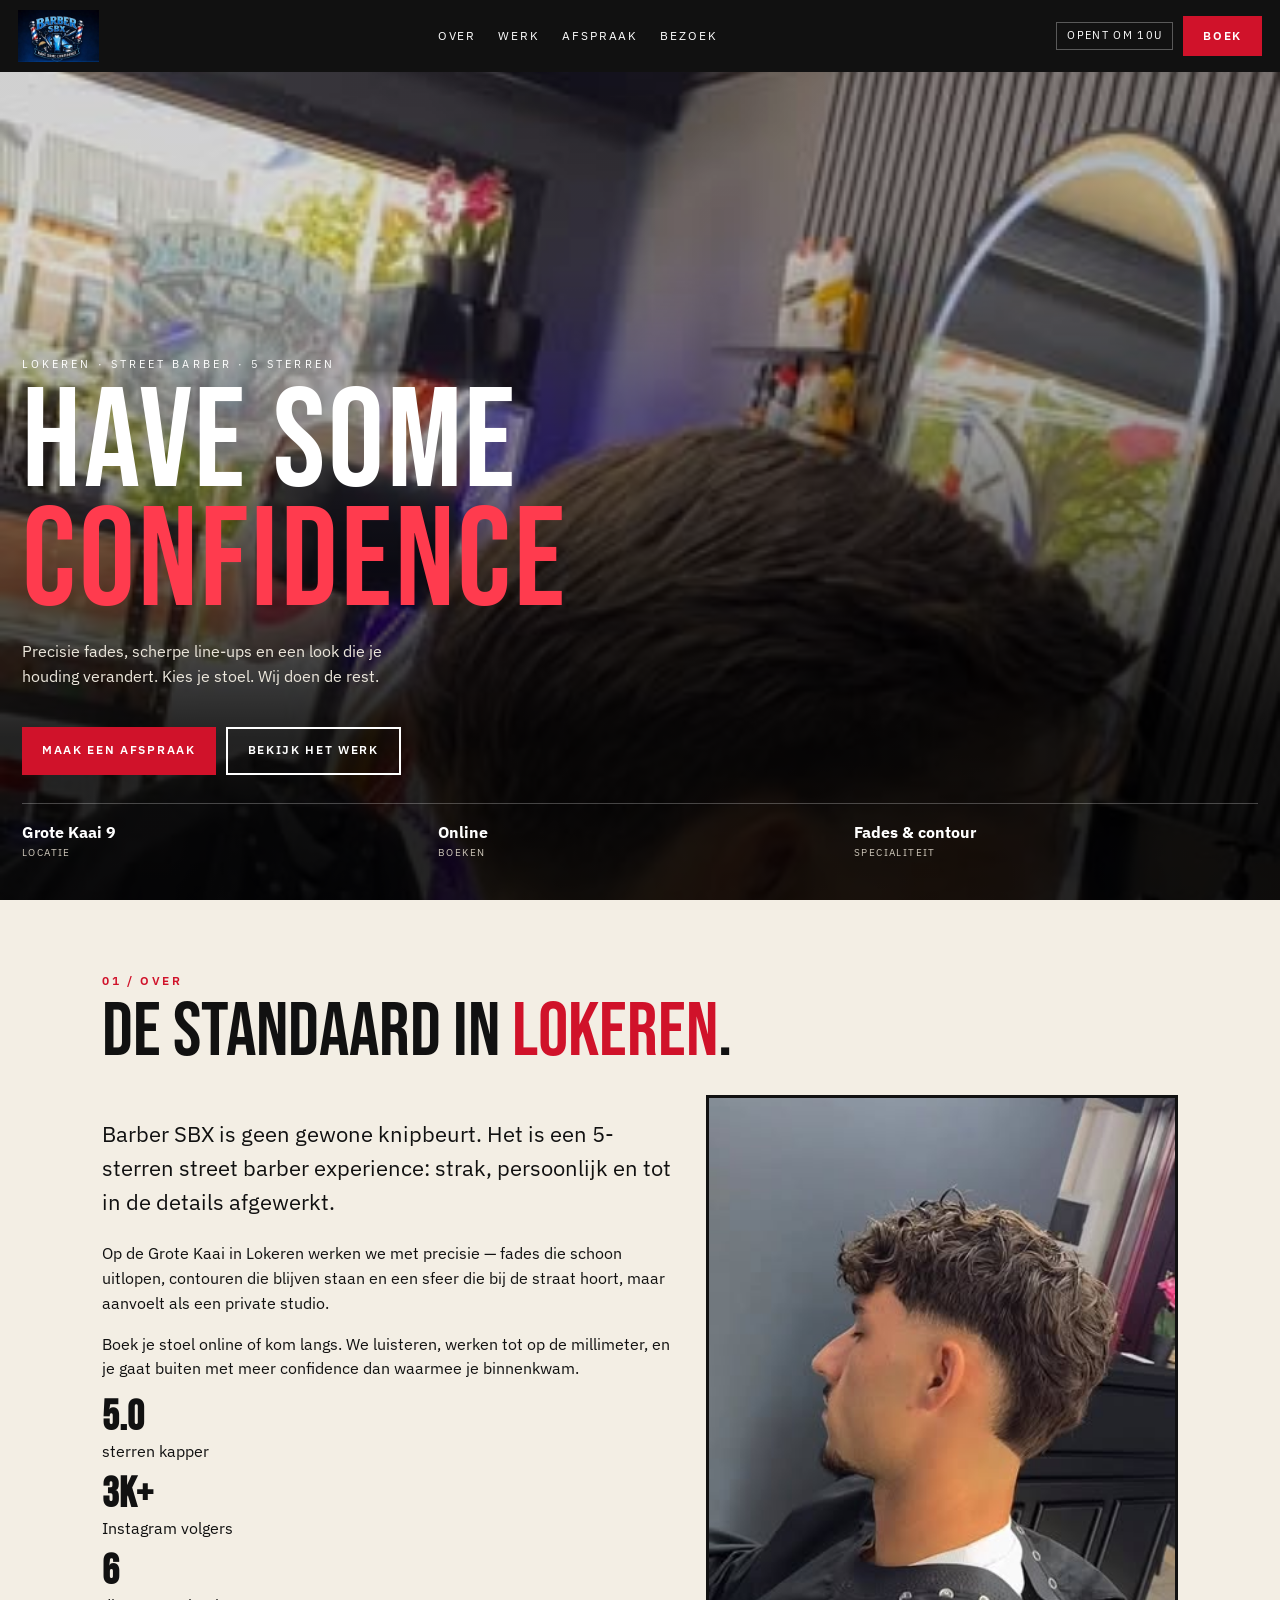
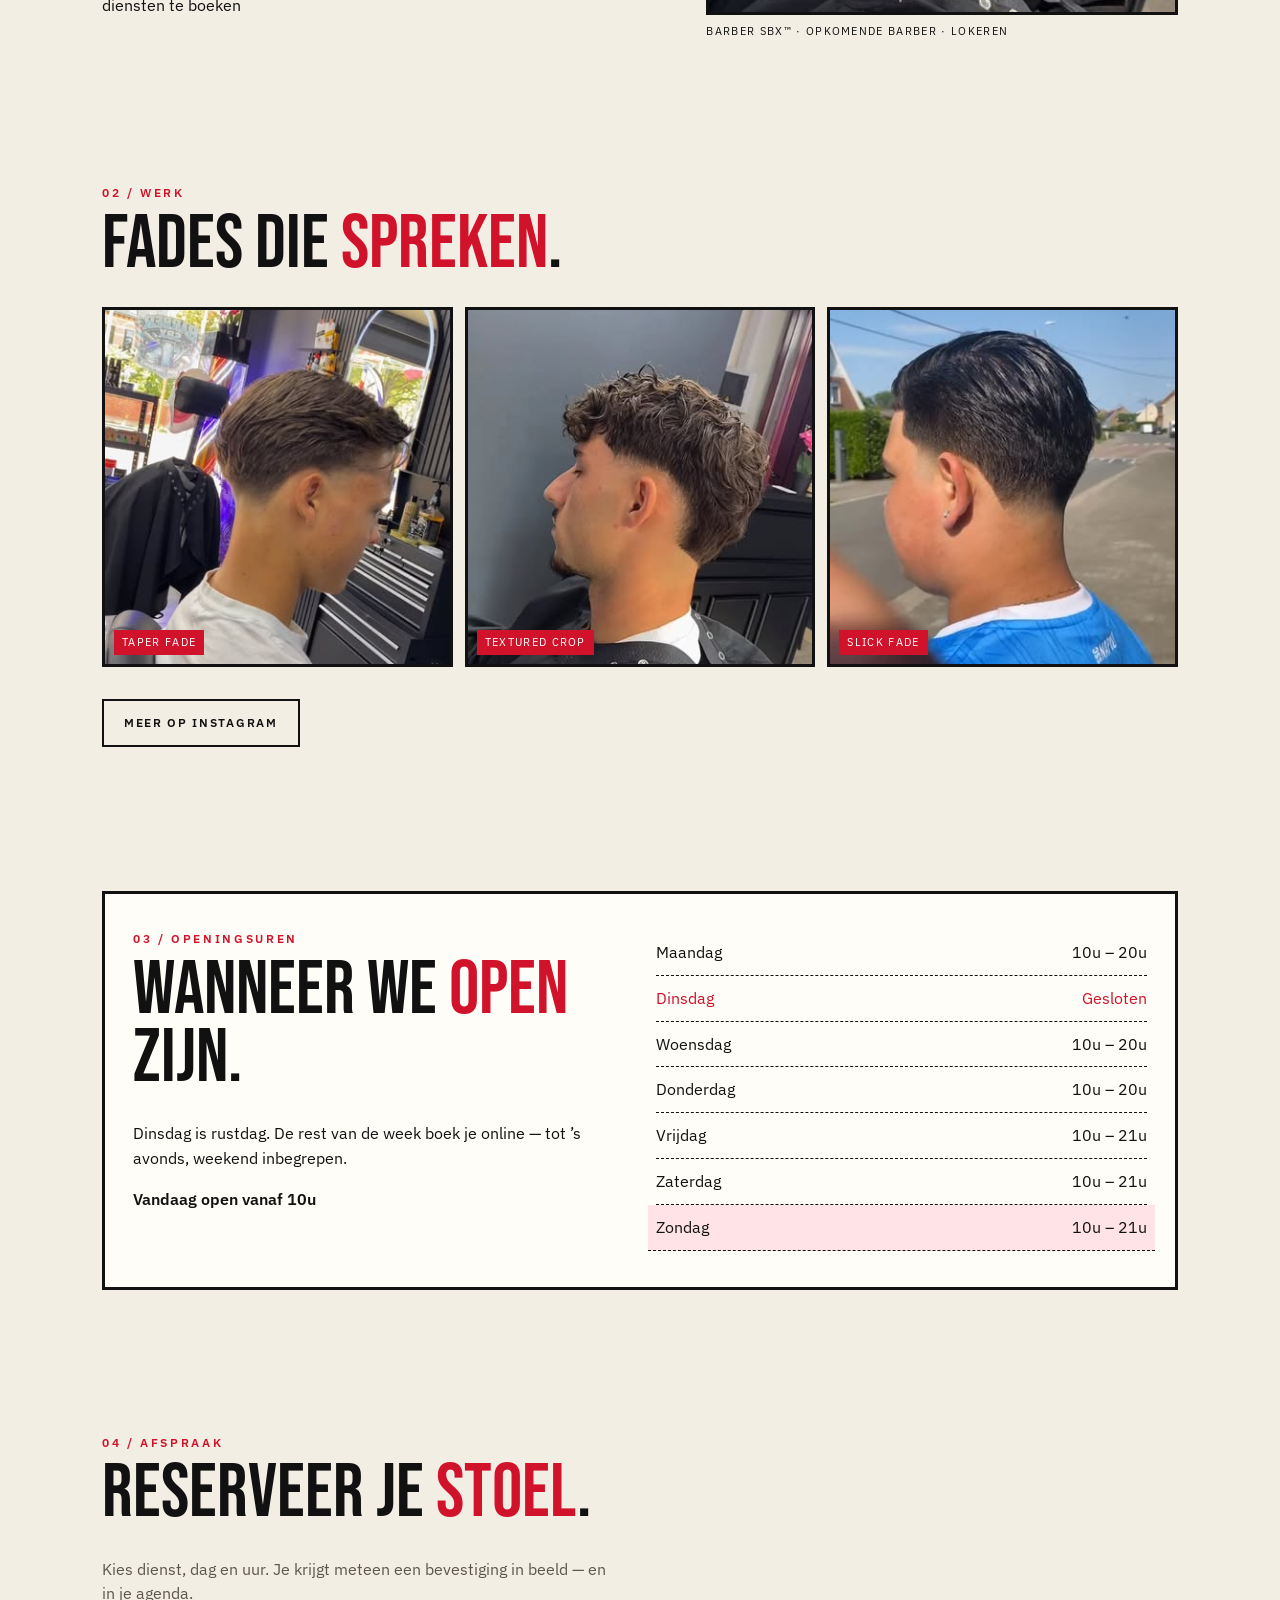
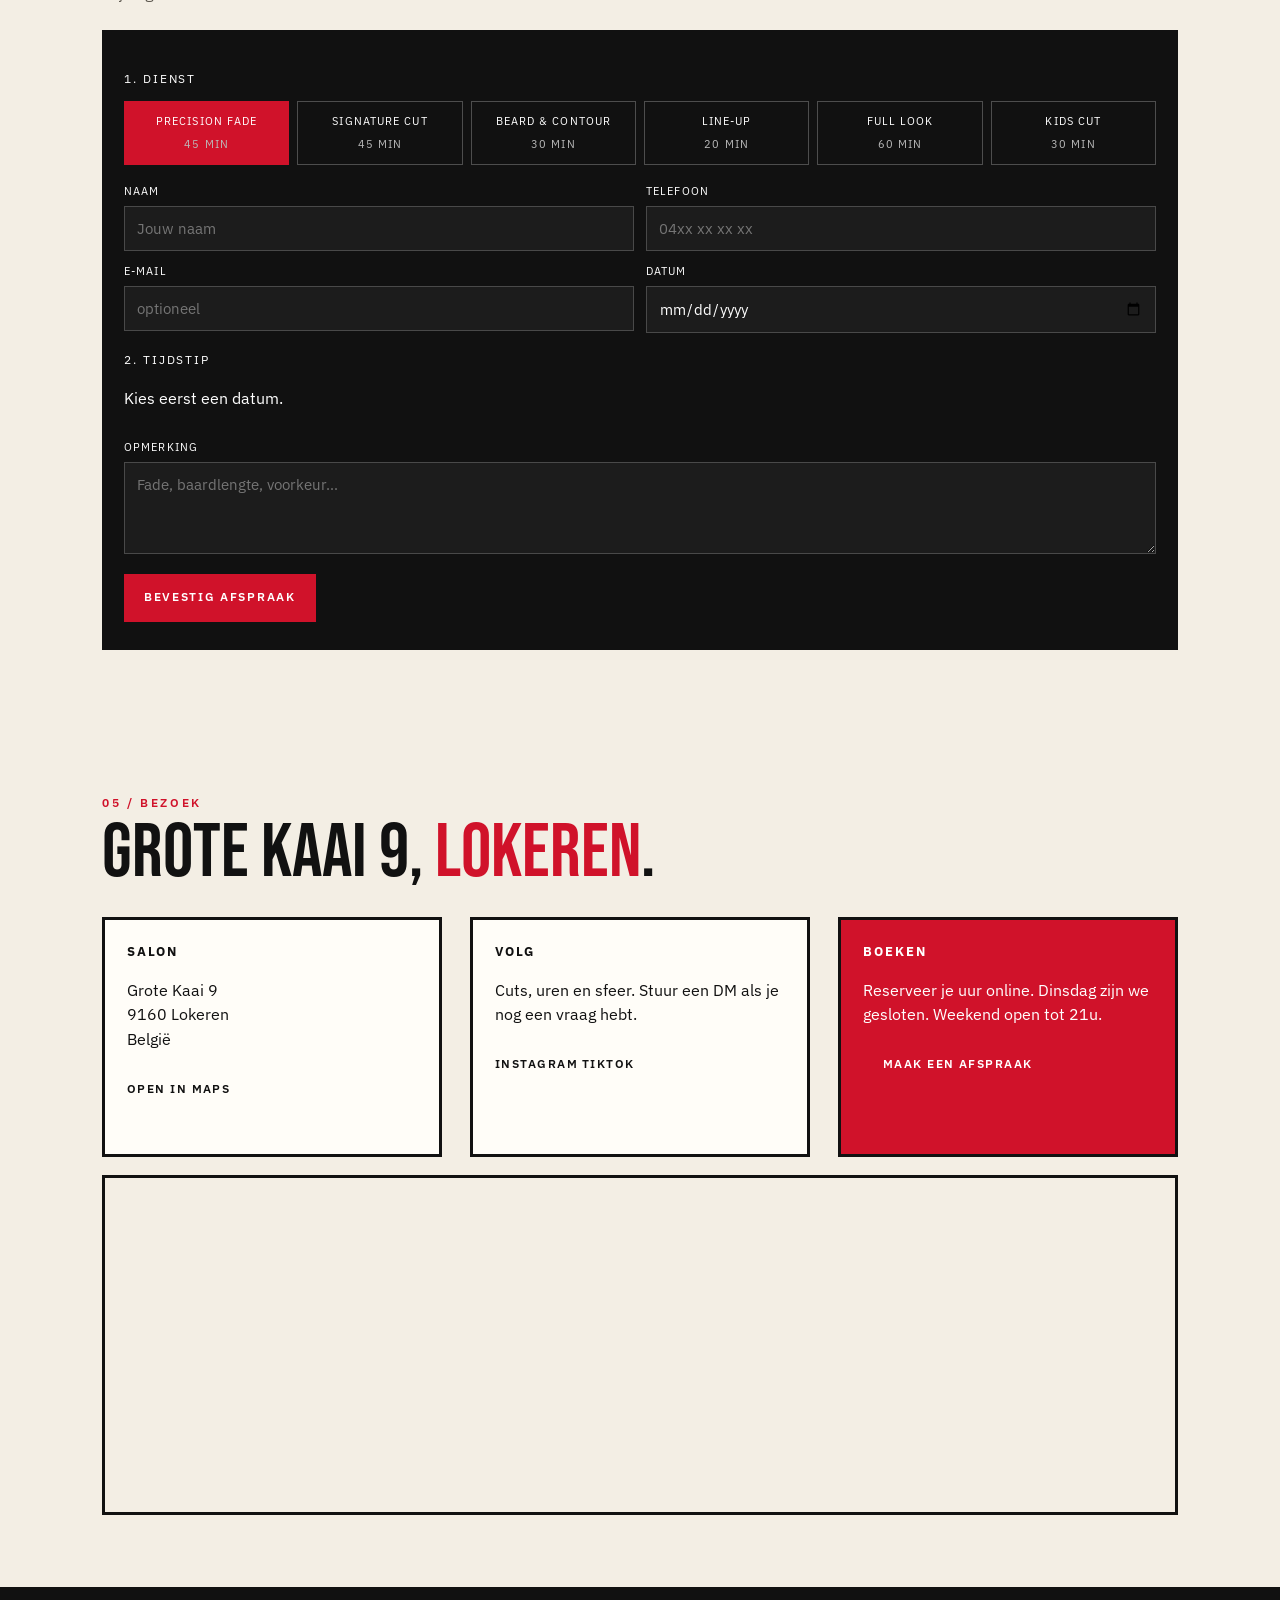
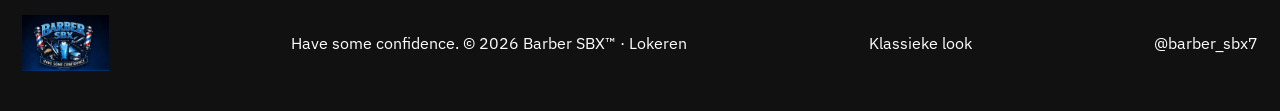
==== alt/index.html @ 219bedd7 "Add a second street-style site version ready to publish. Co-authored-by: Cursor <cursoragent@cursor." ====
<!DOCTYPE html>
<html lang="nl">
  <head>
    <meta charset="UTF-8" />
    <meta name="viewport" content="width=device-width, initial-scale=1" />
    <title>Barber SBX™ | Street look — Lokeren</title>
    <meta
      name="description"
      content="Barber SBX in Lokeren. 5-sterren street barber voor precisie fades, knipbeurten en baard. Grote Kaai 9. Boek online je afspraak."
    />
    <meta name="theme-color" content="#111111" />
    <link rel="icon" href="../assets/brand/favicon.svg" type="image/svg+xml" />
    <meta property="og:title" content="Barber SBX™ | Have Some Confidence" />
    <meta
      property="og:description"
      content="5-sterren kapper in Lokeren. Precisie fades. Boek je afspraak online."
    />
    <meta property="og:type" content="website" />
    <meta property="og:image" content="../assets/images/work-4.jpg" />
    <meta property="og:locale" content="nl_BE" />
    <link rel="preconnect" href="https://fonts.googleapis.com" />
    <link rel="preconnect" href="https://fonts.gstatic.com" crossorigin />
    <link
      href="https://fonts.googleapis.com/css2?family=Bebas+Neue&family=IBM+Plex+Sans:ital,wght@0,400;0,500;0,600;1,400&display=swap"
      rel="stylesheet"
    />
    <link rel="stylesheet" href="./styles.css" />
  </head>
  <body>
    <div class="loader" id="loader">
      <img src="../assets/brand/logo.png" alt="Barber SBX" />
    </div>

    <header class="nav" id="nav">
      <a class="nav-brand" href="#top">
        <img src="../assets/brand/logo.png" alt="Barber SBX" />
      </a>
      <nav class="nav-links" id="navLinks" aria-label="Hoofdnavigatie">
        <a href="#over">Over</a>
        <a href="#werk">Werk</a>
        <a href="#afspraak">Afspraak</a>
        <a href="#bezoek">Bezoek</a>
      </nav>
      <div class="nav-actions">
        <span class="status-pill" id="statusPill">Status</span>
        <a class="btn btn-sm" href="#afspraak">Boek</a>
        <button class="nav-toggle" id="navToggle" aria-label="Menu" aria-expanded="false">
          <span></span><span></span>
        </button>
      </div>
    </header>

    <main id="top">
      <section class="hero">
        <video
          autoplay
          muted
          loop
          playsinline
          webkit-playsinline
          preload="auto"
          disablepictureinpicture
          controlslist="nodownload nofullscreen noremoteplayback"
          aria-label="Barber aan het knippen"
        >
          <source src="../assets/video/cut-hero.mp4" type="video/mp4" />
        </video>
        <img src="../assets/images/work-4.jpg" alt="" />
        <div class="hero-shade"></div>
        <div class="hero-copy">
          <p class="tag">Lokeren · Street barber · 5 sterren</p>
          <h1>Have some<br /><span>confidence</span></h1>
          <p class="lead">
            Precisie fades, scherpe line-ups en een look die je houding verandert.
            Kies je stoel. Wij doen de rest.
          </p>
          <div class="hero-cta">
            <a class="btn" href="#afspraak">Maak een afspraak</a>
            <a class="btn ghost" href="#werk">Bekijk het werk</a>
          </div>
          <ul class="facts">
            <li><b>Grote Kaai 9</b><span>Locatie</span></li>
            <li><b>Online</b><span>Boeken</span></li>
            <li><b>Fades &amp; contour</b><span>Specialiteit</span></li>
          </ul>
        </div>
      </section>

      <section class="block about" id="over">
        <p class="kicker">01 / Over</p>
        <h2>De standaard in <i>Lokeren</i>.</h2>
        <div class="about-grid">
          <div>
            <p class="lede">
              Barber SBX is geen gewone knipbeurt. Het is een 5-sterren street barber
              experience: strak, persoonlijk en tot in de details afgewerkt.
            </p>
            <p>
              Op de Grote Kaai in Lokeren werken we met precisie — fades die schoon
              uitlopen, contouren die blijven staan en een sfeer die bij de straat
              hoort, maar aanvoelt als een private studio.
            </p>
            <p>
              Boek je stoel online of kom langs. We luisteren, werken tot op de
              millimeter, en je gaat buiten met meer confidence dan waarmee je binnenkwam.
            </p>
            <ul class="stats">
              <li><strong data-count="5" data-suffix=".0">0</strong> sterren kapper</li>
              <li><strong data-count="3" data-suffix="k+">0</strong> Instagram volgers</li>
              <li><strong data-count="6" data-suffix="">0</strong> diensten te boeken</li>
            </ul>
          </div>
          <figure>
            <img src="../assets/images/work-5.jpg" alt="Textured fade bij Barber SBX in Lokeren" />
            <figcaption>Barber SBX™ · Opkomende barber · Lokeren</figcaption>
          </figure>
        </div>
      </section>

      <section class="block gallery" id="werk">
        <p class="kicker">02 / Werk</p>
        <h2>Fades die <i>spreken</i>.</h2>
        <div class="strip">
          <a href="../assets/images/work-4.jpg" data-lightbox>
            <img src="../assets/images/work-4.jpg" alt="Klassieke taper fade in de salon" />
            <span>Taper fade</span>
          </a>
          <a href="../assets/images/work-5.jpg" data-lightbox>
            <img src="../assets/images/work-5.jpg" alt="Textured crop fade bij Barber SBX" />
            <span>Textured crop</span>
          </a>
          <a href="../assets/images/work-2.jpg" data-lightbox>
            <img src="../assets/images/work-2.jpg" alt="Slick back fade in Lokeren" />
            <span>Slick fade</span>
          </a>
        </div>
        <a class="btn ghost" href="https://www.instagram.com/barber_sbx7/" target="_blank" rel="noopener">
          Meer op Instagram
        </a>
      </section>

      <section class="block hours" id="uren">
        <div class="ticket">
          <div>
            <p class="kicker">03 / Openingsuren</p>
            <h2>Wanneer we <i>open</i> zijn.</h2>
            <p>
              Dinsdag is rustdag. De rest van de week boek je online — tot ’s avonds,
              weekend inbegrepen.
            </p>
            <p class="live-line" id="liveLine">We kijken of de stoel vrij is…</p>
          </div>
          <ol class="hours-table" id="hoursTable">
            <li data-day="1"><span>Maandag</span><span>10u – 20u</span></li>
            <li data-day="2" class="closed"><span>Dinsdag</span><span>Gesloten</span></li>
            <li data-day="3"><span>Woensdag</span><span>10u – 20u</span></li>
            <li data-day="4"><span>Donderdag</span><span>10u – 20u</span></li>
            <li data-day="5"><span>Vrijdag</span><span>10u – 21u</span></li>
            <li data-day="6"><span>Zaterdag</span><span>10u – 21u</span></li>
            <li data-day="0"><span>Zondag</span><span>10u – 21u</span></li>
          </ol>
        </div>
      </section>

      <section class="block booking" id="afspraak">
        <p class="kicker">04 / Afspraak</p>
        <h2>Reserveer je <i>stoel</i>.</h2>
        <p class="note">Kies dienst, dag en uur. Je krijgt meteen een bevestiging in beeld — en in je agenda.</p>

        <form class="book-form" id="bookForm">
          <p class="book-label">1. Dienst</p>
          <div class="book-services" id="bookServices">
            <label class="service-chip">
              <input type="radio" name="service" value="fade" checked />
              <span>Precision Fade <em>45 min</em></span>
            </label>
            <label class="service-chip">
              <input type="radio" name="service" value="cut" />
              <span>Signature Cut <em>45 min</em></span>
            </label>
            <label class="service-chip">
              <input type="radio" name="service" value="beard" />
              <span>Beard &amp; Contour <em>30 min</em></span>
            </label>
            <label class="service-chip">
              <input type="radio" name="service" value="lineup" />
              <span>Line-up <em>20 min</em></span>
            </label>
            <label class="service-chip">
              <input type="radio" name="service" value="full" />
              <span>Full Look <em>60 min</em></span>
            </label>
            <label class="service-chip">
              <input type="radio" name="service" value="kids" />
              <span>Kids Cut <em>30 min</em></span>
            </label>
          </div>

          <div class="book-grid">
            <label>Naam <input id="bookName" name="name" type="text" autocomplete="name" required placeholder="Jouw naam" /></label>
            <label>Telefoon <input id="bookPhone" name="phone" type="tel" autocomplete="tel" required placeholder="04xx xx xx xx" /></label>
            <label>E-mail <input id="bookEmail" name="email" type="email" autocomplete="email" placeholder="optioneel" /></label>
            <label>Datum <input id="bookDate" name="date" type="date" required /></label>
          </div>

          <p class="book-label">2. Tijdstip</p>
          <p class="slot-hint" id="slotHint">Kies eerst een datum.</p>
          <div class="slots" id="slots" role="listbox" aria-label="Beschikbare uren"></div>

          <label class="wide">Opmerking <textarea id="bookNote" name="note" rows="3" placeholder="Fade, baardlengte, voorkeur…"></textarea></label>
          <input type="hidden" id="bookTime" name="time" />
          <button class="btn" type="submit" id="bookSubmit">Bevestig afspraak</button>
        </form>

        <div class="book-success" id="bookSuccess" hidden>
          <p class="kicker">Bevestigd</p>
          <h3>Je stoel staat klaar.</h3>
          <p id="bookSummary"></p>
          <div class="hero-cta">
            <button class="btn" type="button" id="bookIcs">Zet in je agenda</button>
            <button class="btn ghost" type="button" id="bookNew">Nieuwe afspraak</button>
          </div>
        </div>
      </section>

      <section class="block visit" id="bezoek">
        <p class="kicker">05 / Bezoek</p>
        <h2>Grote Kaai 9, <i>Lokeren</i>.</h2>
        <div class="cards">
          <article>
            <h3>Salon</h3>
            <p>Grote Kaai 9<br />9160 Lokeren<br />België</p>
            <a href="https://maps.google.com/?q=Grote+Kaai+9,+9160+Lokeren" target="_blank" rel="noopener">Open in Maps</a>
          </article>
          <article>
            <h3>Volg</h3>
            <p>Cuts, uren en sfeer. Stuur een DM als je nog een vraag hebt.</p>
            <a href="https://www.instagram.com/barber_sbx7/" target="_blank" rel="noopener">Instagram</a>
            <a href="https://www.tiktok.com/@barber_sbx" target="_blank" rel="noopener">TikTok</a>
          </article>
          <article class="hot">
            <h3>Boeken</h3>
            <p>Reserveer je uur online. Dinsdag zijn we gesloten. Weekend open tot 21u.</p>
            <a class="btn" href="#afspraak">Maak een afspraak</a>
          </article>
        </div>
        <div class="map-wrap">
          <iframe
            title="Barber SBX op Grote Kaai 9, Lokeren"
            loading="lazy"
            referrerpolicy="no-referrer-when-downgrade"
            src="https://maps.google.com/maps?q=Grote%20Kaai%209%2C%209160%20Lokeren&t=&z=16&ie=UTF8&iwloc=&output=embed"
          ></iframe>
        </div>
      </section>
    </main>

    <a class="float-book" href="#afspraak">Boek</a>

    <footer class="footer">
      <img src="../assets/brand/logo.png" alt="Barber SBX" />
      <p>Have some confidence. © <span id="year"></span> Barber SBX™ · Lokeren</p>
      <a href="../">Klassieke look</a>
      <a href="https://www.instagram.com/barber_sbx7/" target="_blank" rel="noopener">@barber_sbx7</a>
    </footer>

    <div class="lightbox" id="lightbox" hidden>
      <button class="lightbox-close" id="lightboxClose" aria-label="Sluiten">Sluiten</button>
      <img id="lightboxImg" alt="" />
    </div>

    <script src="../app.js"></script>
  </body>
</html>
---- alt/styles.css ----
:root {
  --paper: #f3eee4;
  --ink: #111111;
  --muted: #5c574e;
  --red: #d0122a;
  --red-2: #ff3b4e;
  --line: #111111;
  --white: #fffdf8;
}

* { box-sizing: border-box; }
html { scroll-behavior: smooth; }
body {
  margin: 0;
  background: var(--paper);
  color: var(--ink);
  font-family: "IBM Plex Sans", system-ui, sans-serif;
  line-height: 1.55;
}
img, video { max-width: 100%; display: block; }
a { color: inherit; text-decoration: none; }
button, input, textarea { font: inherit; color: inherit; }
button { background: none; border: 0; cursor: pointer; }

.loader {
  position: fixed;
  inset: 0;
  z-index: 100;
  display: grid;
  place-items: center;
  background: var(--ink);
  transition: opacity 0.6s ease, visibility 0.6s ease;
}
.loader.hide { opacity: 0; visibility: hidden; pointer-events: none; }
.loader img { width: min(240px, 70vw); }

.nav {
  position: fixed;
  inset: 0 0 auto;
  z-index: 90;
  height: 72px;
  display: flex;
  align-items: center;
  justify-content: space-between;
  padding: 0 18px;
  background: #111;
  color: #fff;
}
.nav img { height: 52px; }
.nav-links { display: flex; gap: 22px; }
.nav-links a {
  text-transform: uppercase;
  letter-spacing: 0.16em;
  font-size: 12px;
}
.nav-actions { display: flex; align-items: center; gap: 10px; }
.status-pill {
  border: 1px solid rgba(255,255,255,0.3);
  padding: 4px 10px;
  font-size: 11px;
  letter-spacing: 0.12em;
  text-transform: uppercase;
}
.status-pill.open { border-color: #7dff9a; color: #7dff9a; }
.nav-toggle {
  display: none;
  width: 44px;
  height: 44px;
  position: relative;
}
.nav-toggle span {
  position: absolute;
  left: 12px;
  right: 12px;
  height: 2px;
  background: #fff;
}
.nav-toggle span:first-child { top: 16px; }
.nav-toggle span:last-child { top: 26px; }
.nav-toggle.active span:first-child { top: 21px; transform: rotate(45deg); }
.nav-toggle.active span:last-child { top: 21px; transform: rotate(-45deg); }

.btn {
  display: inline-flex;
  align-items: center;
  justify-content: center;
  min-height: 48px;
  padding: 0 20px;
  background: var(--red);
  color: #fff;
  text-transform: uppercase;
  letter-spacing: 0.14em;
  font-size: 12px;
  font-weight: 600;
}
.btn.ghost, .btn-ghost {
  background: transparent;
  color: inherit;
  border: 2px solid currentColor;
}
.btn-sm { min-height: 40px; background: var(--red); color: #fff; }

.hero {
  position: relative;
  min-height: 100svh;
  color: #fff;
  overflow: hidden;
}
.hero video, .hero > img {
  position: absolute;
  inset: 0;
  width: 100%;
  height: 100%;
  object-fit: cover;
  object-position: 70% 20%;
  pointer-events: none;
}
.hero video { z-index: 1; }
.hero-shade {
  position: absolute;
  inset: 0;
  z-index: 2;
  background: linear-gradient(to top, rgba(0,0,0,0.86) 18%, rgba(0,0,0,0.15) 70%);
}
.hero-copy {
  position: relative;
  z-index: 3;
  min-height: 100svh;
  display: flex;
  flex-direction: column;
  justify-content: flex-end;
  padding: 110px 22px 40px;
}
.tag {
  margin: 0 0 12px;
  text-transform: uppercase;
  letter-spacing: 0.28em;
  font-size: 11px;
}
.hero h1 {
  margin: 0;
  font-family: "Bebas Neue", sans-serif;
  font-size: clamp(64px, 16vw, 140px);
  line-height: 0.85;
  letter-spacing: 0.02em;
  font-weight: 400;
}
.hero h1 span { color: var(--red-2); }
.lead { max-width: 420px; color: #ece7dc; }
.hero-cta { display: flex; flex-wrap: wrap; gap: 10px; margin: 22px 0 28px; }
.facts {
  display: grid;
  grid-template-columns: repeat(3, 1fr);
  gap: 12px;
  margin: 0;
  padding: 16px 0 0;
  border-top: 1px solid rgba(255,255,255,0.25);
  list-style: none;
}
.facts b { display: block; }
.facts span {
  display: block;
  text-transform: uppercase;
  letter-spacing: 0.14em;
  font-size: 10px;
  color: #cfc8bb;
}

video::-webkit-media-controls,
video::-webkit-media-controls-start-playback-button,
video::-webkit-media-controls-overlay-play-button {
  display: none !important;
  opacity: 0;
  pointer-events: none;
}

.block { padding: 72px 22px; max-width: 1120px; margin: 0 auto; }
.kicker {
  margin: 0 0 8px;
  color: var(--red);
  text-transform: uppercase;
  letter-spacing: 0.22em;
  font-size: 12px;
  font-weight: 600;
}
h2 {
  margin: 0 0 28px;
  font-family: "Bebas Neue", sans-serif;
  font-size: clamp(42px, 8vw, 76px);
  line-height: 0.9;
  font-weight: 400;
}
h2 i { color: var(--red); font-style: normal; }
.lede { font-size: 22px; }
.about-grid, .cards {
  display: grid;
  grid-template-columns: 1.1fr 0.9fr;
  gap: 28px;
}
.stats { list-style: none; padding: 0; display: grid; gap: 10px; }
.stats strong {
  font-family: "Bebas Neue", sans-serif;
  font-size: 42px;
  display: block;
  line-height: 1;
}
figure { margin: 0; }
figure img { width: 100%; height: 520px; object-fit: cover; border: 3px solid #111; }
figcaption { margin-top: 8px; text-transform: uppercase; letter-spacing: 0.12em; font-size: 11px; }

.strip {
  display: grid;
  grid-auto-flow: column;
  grid-auto-columns: minmax(240px, 1fr);
  gap: 12px;
  overflow-x: auto;
  scroll-snap-type: x mandatory;
  padding-bottom: 10px;
  margin-bottom: 22px;
}
.strip a { position: relative; scroll-snap-align: start; }
.strip img { width: 100%; height: 360px; object-fit: cover; border: 3px solid #111; }
.strip span {
  position: absolute;
  left: 12px;
  bottom: 12px;
  background: var(--red);
  color: #fff;
  padding: 4px 8px;
  font-size: 11px;
  text-transform: uppercase;
  letter-spacing: 0.12em;
}

.ticket {
  display: grid;
  grid-template-columns: 1fr 1fr;
  gap: 32px;
  background: var(--white);
  border: 3px solid #111;
  padding: 36px 28px;
}
.live-line { font-weight: 600; }
.hours-table { list-style: none; margin: 0; padding: 0; }
.hours-table li {
  display: flex;
  justify-content: space-between;
  border-bottom: 1px dashed #111;
  padding: 10px 0;
}
.hours-table li.today { background: #ffe3e6; margin: 0 -8px; padding: 10px 8px; }
.hours-table li.closed { color: var(--red); }

.note { color: var(--muted); max-width: 520px; }
.book-form, .book-success {
  background: #111;
  color: #fff;
  padding: 28px 22px;
  margin-top: 24px;
}
.book-label { text-transform: uppercase; letter-spacing: 0.16em; font-size: 12px; }
.book-services, .slots { display: grid; grid-template-columns: repeat(auto-fill, minmax(150px, 1fr)); gap: 8px; }
.service-chip input { position: absolute; opacity: 0; }
.service-chip span, .slot {
  display: grid;
  place-items: center;
  min-height: 64px;
  border: 1px solid rgba(255,255,255,0.25);
  padding: 8px;
  text-align: center;
}
.service-chip em { display: block; font-style: normal; font-size: 11px; color: #bbb; }
.service-chip input:checked + span, .slot.active {
  background: var(--red);
  border-color: var(--red);
}
.book-grid { display: grid; grid-template-columns: 1fr 1fr; gap: 12px; margin: 18px 0; }
.book-form label { display: flex; flex-direction: column; gap: 6px; text-transform: uppercase; letter-spacing: 0.1em; font-size: 11px; }
.book-form input, .book-form textarea {
  background: #1c1c1c;
  border: 1px solid rgba(255,255,255,0.2);
  padding: 10px 12px;
  text-transform: none;
  letter-spacing: 0;
  font-size: 15px;
}
.wide { grid-column: 1 / -1; display: flex; flex-direction: column; gap: 6px; margin: 12px 0 20px; }
.slot { min-height: 44px; color: #fff; }
.slot:disabled { opacity: 0.35; }

.cards { grid-template-columns: repeat(3, 1fr); }
.cards article {
  border: 3px solid #111;
  padding: 22px;
  min-height: 240px;
  background: var(--white);
}
.cards .hot { background: var(--red); color: #fff; }
.cards h3 { margin: 0 0 12px; text-transform: uppercase; letter-spacing: 0.16em; font-size: 13px; }
.cards a { display: inline-block; margin-top: 12px; text-transform: uppercase; letter-spacing: 0.12em; font-size: 12px; font-weight: 600; }
.map-wrap { margin-top: 18px; border: 3px solid #111; height: 340px; overflow: hidden; }
.map-wrap iframe { width: 100%; height: 100%; border: 0; }

.float-book {
  position: fixed;
  right: 16px;
  bottom: 16px;
  z-index: 40;
  width: 72px;
  height: 72px;
  border-radius: 50%;
  display: none;
  place-items: center;
  background: var(--red);
  color: #fff;
  text-transform: uppercase;
  letter-spacing: 0.12em;
  font-size: 11px;
  font-weight: 700;
}

.footer {
  background: #111;
  color: #fff;
  padding: 28px 22px 40px;
  display: flex;
  justify-content: space-between;
  align-items: center;
  gap: 16px;
  flex-wrap: wrap;
}
.footer img { height: 56px; }

.lightbox {
  position: fixed;
  inset: 0;
  z-index: 200;
  background: rgba(0,0,0,0.92);
  display: grid;
  place-items: center;
  padding: 24px;
}
.lightbox[hidden] { display: none; }
.lightbox img { max-height: 86vh; }
.lightbox-close { position: absolute; top: 16px; right: 16px; color: #fff; }

@media (max-width: 900px) {
  .nav-links {
    position: fixed;
    inset: 0;
    background: #111;
    flex-direction: column;
    padding: 100px 28px;
    gap: 20px;
    transform: translateX(100%);
    transition: transform 0.3s ease;
    z-index: 80;
  }
  .nav-links.open { transform: translateX(0); }
  .nav-toggle { display: block; position: relative; z-index: 95; }
  .nav .btn-sm { display: none; }
  .about-grid, .ticket, .cards, .book-grid, .facts { grid-template-columns: 1fr; }
  .float-book { display: grid; }
  figure img, .strip img { height: 280px; }
}

@media (max-width: 640px) {
  .status-pill { display: none; }
  .hero h1 { font-size: 72px; }
}
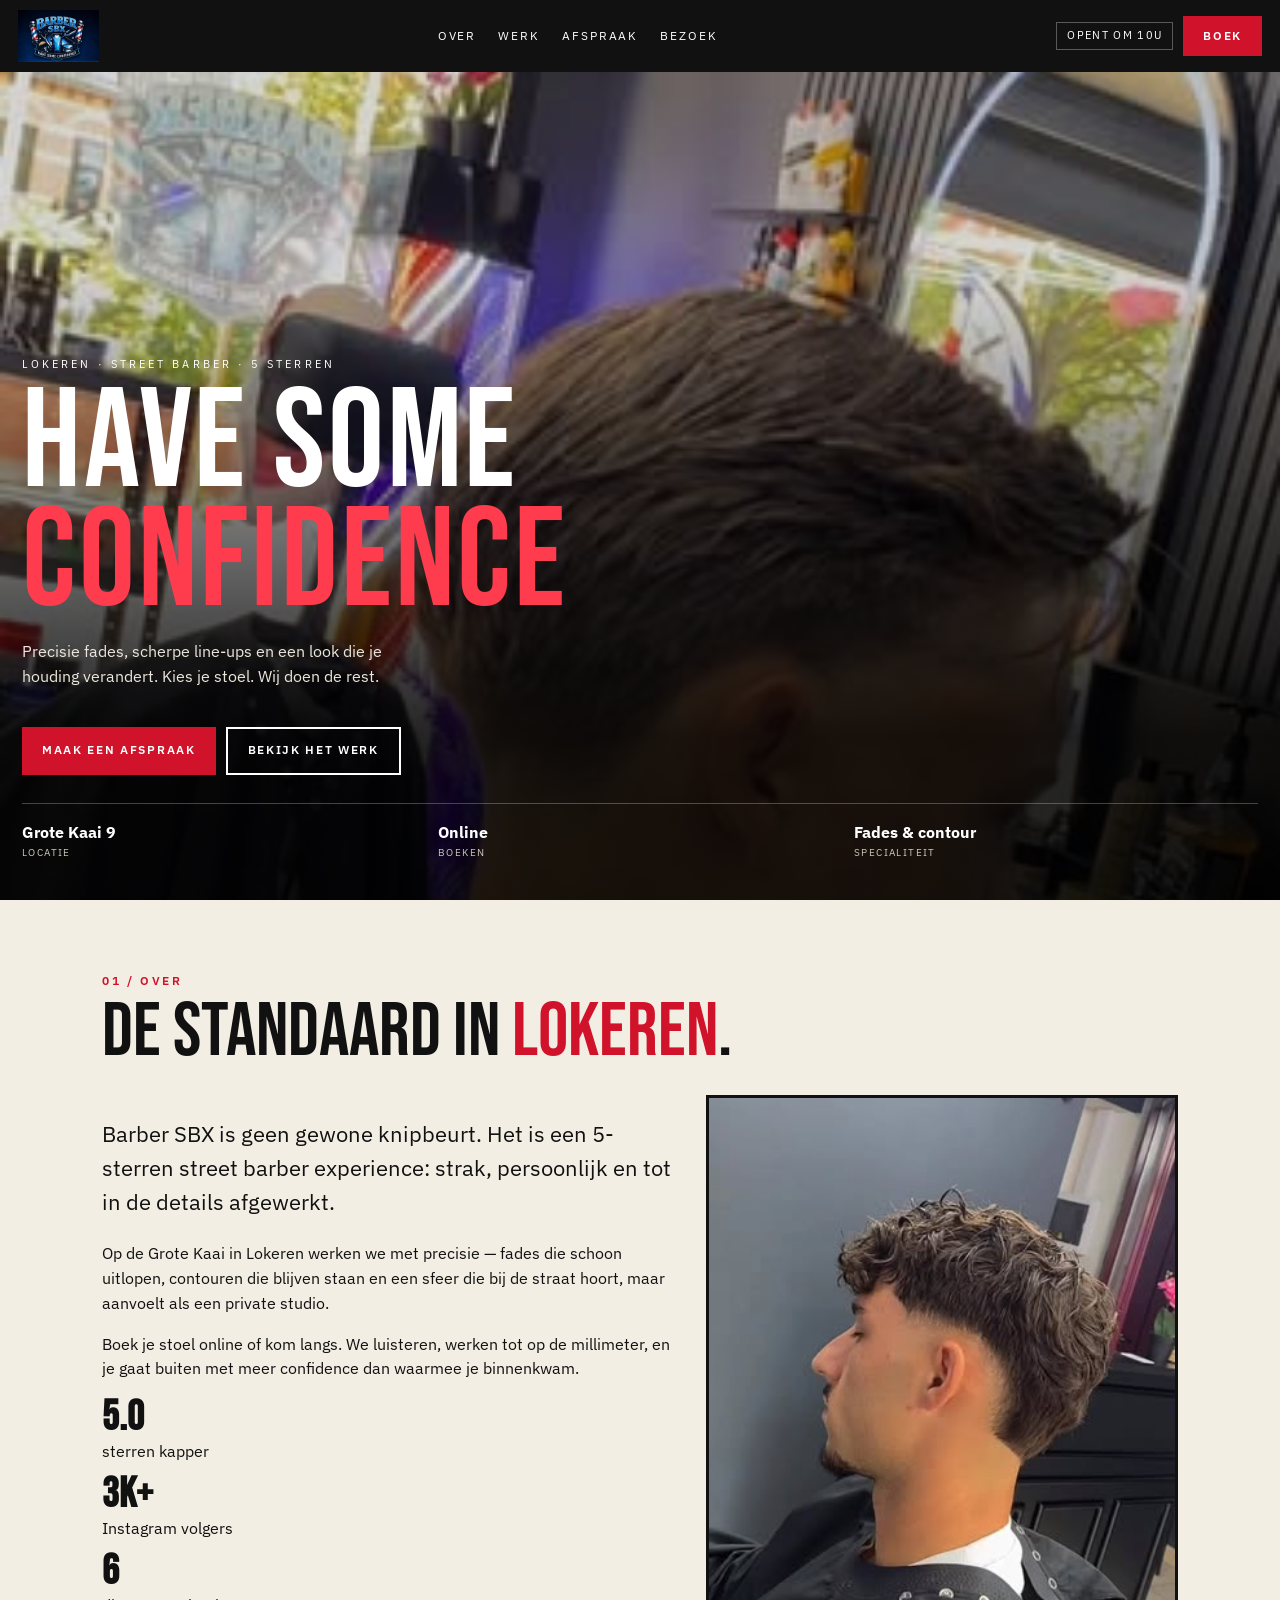
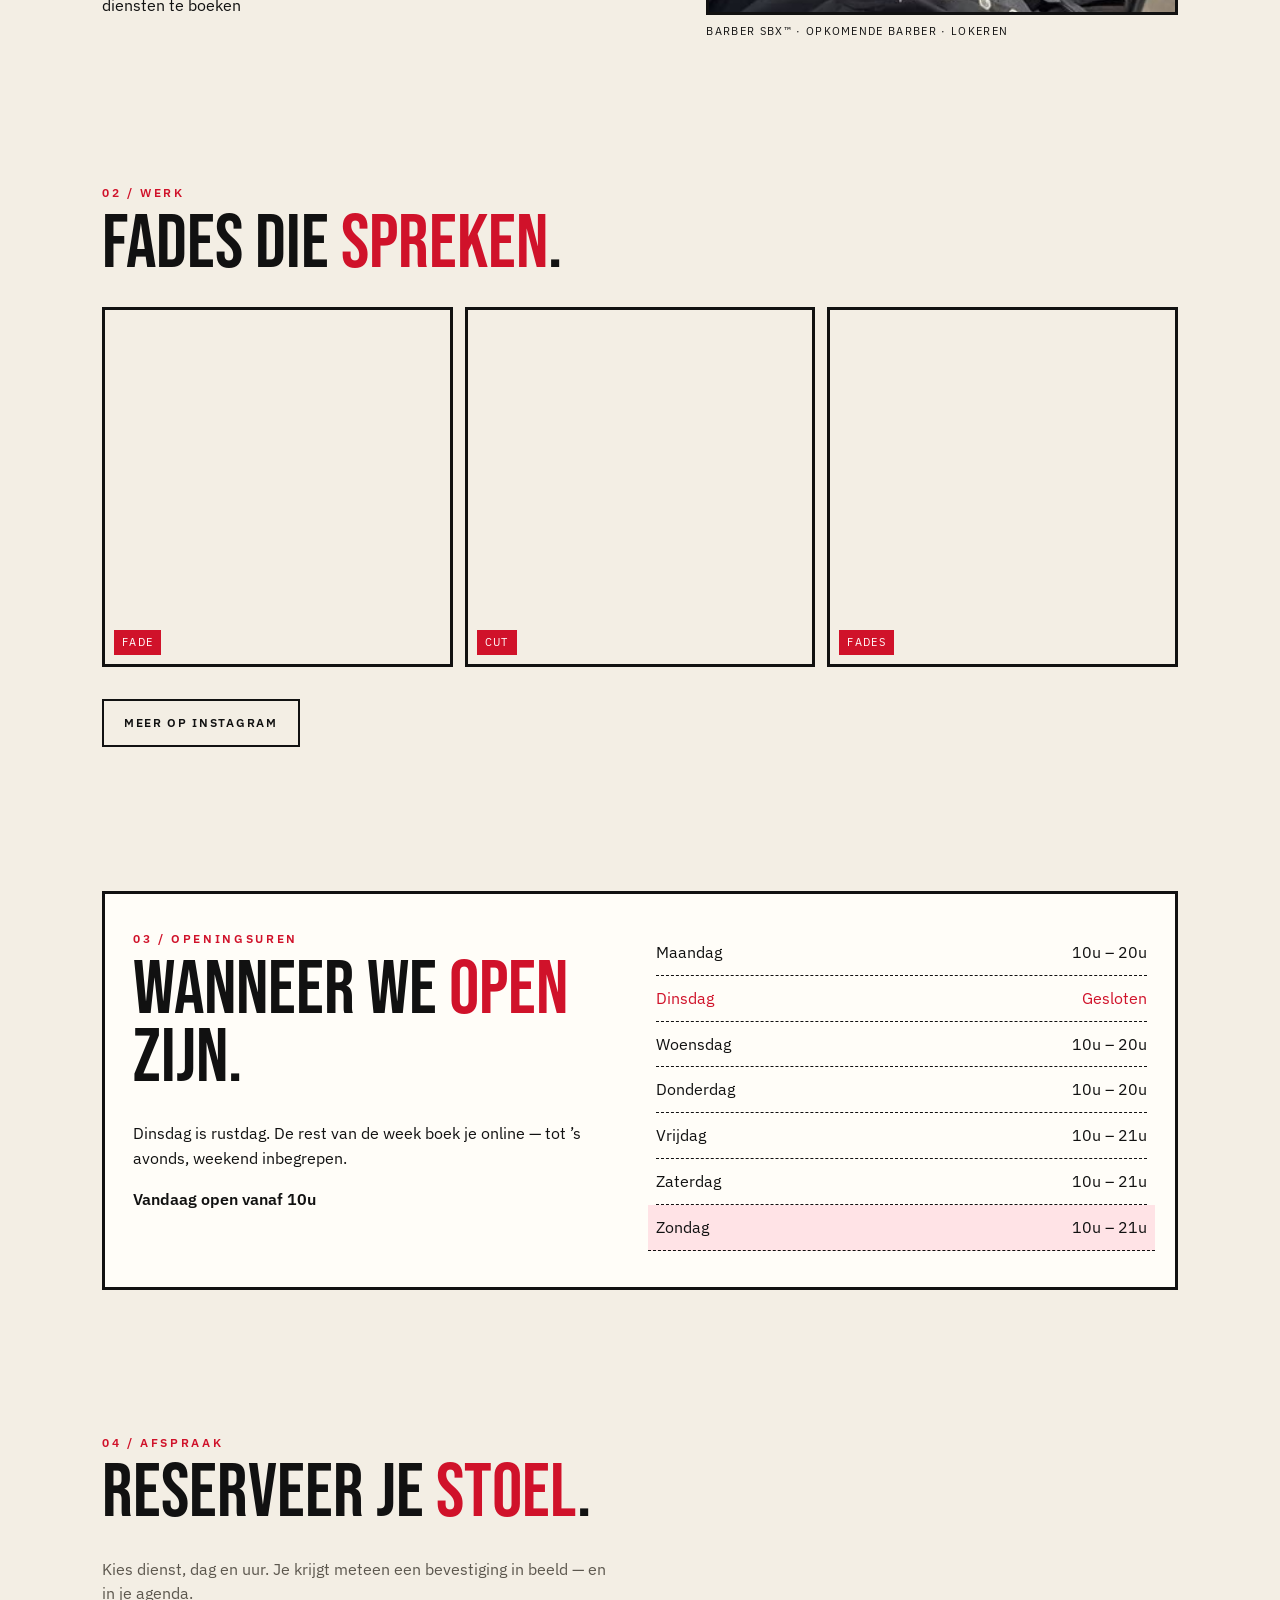
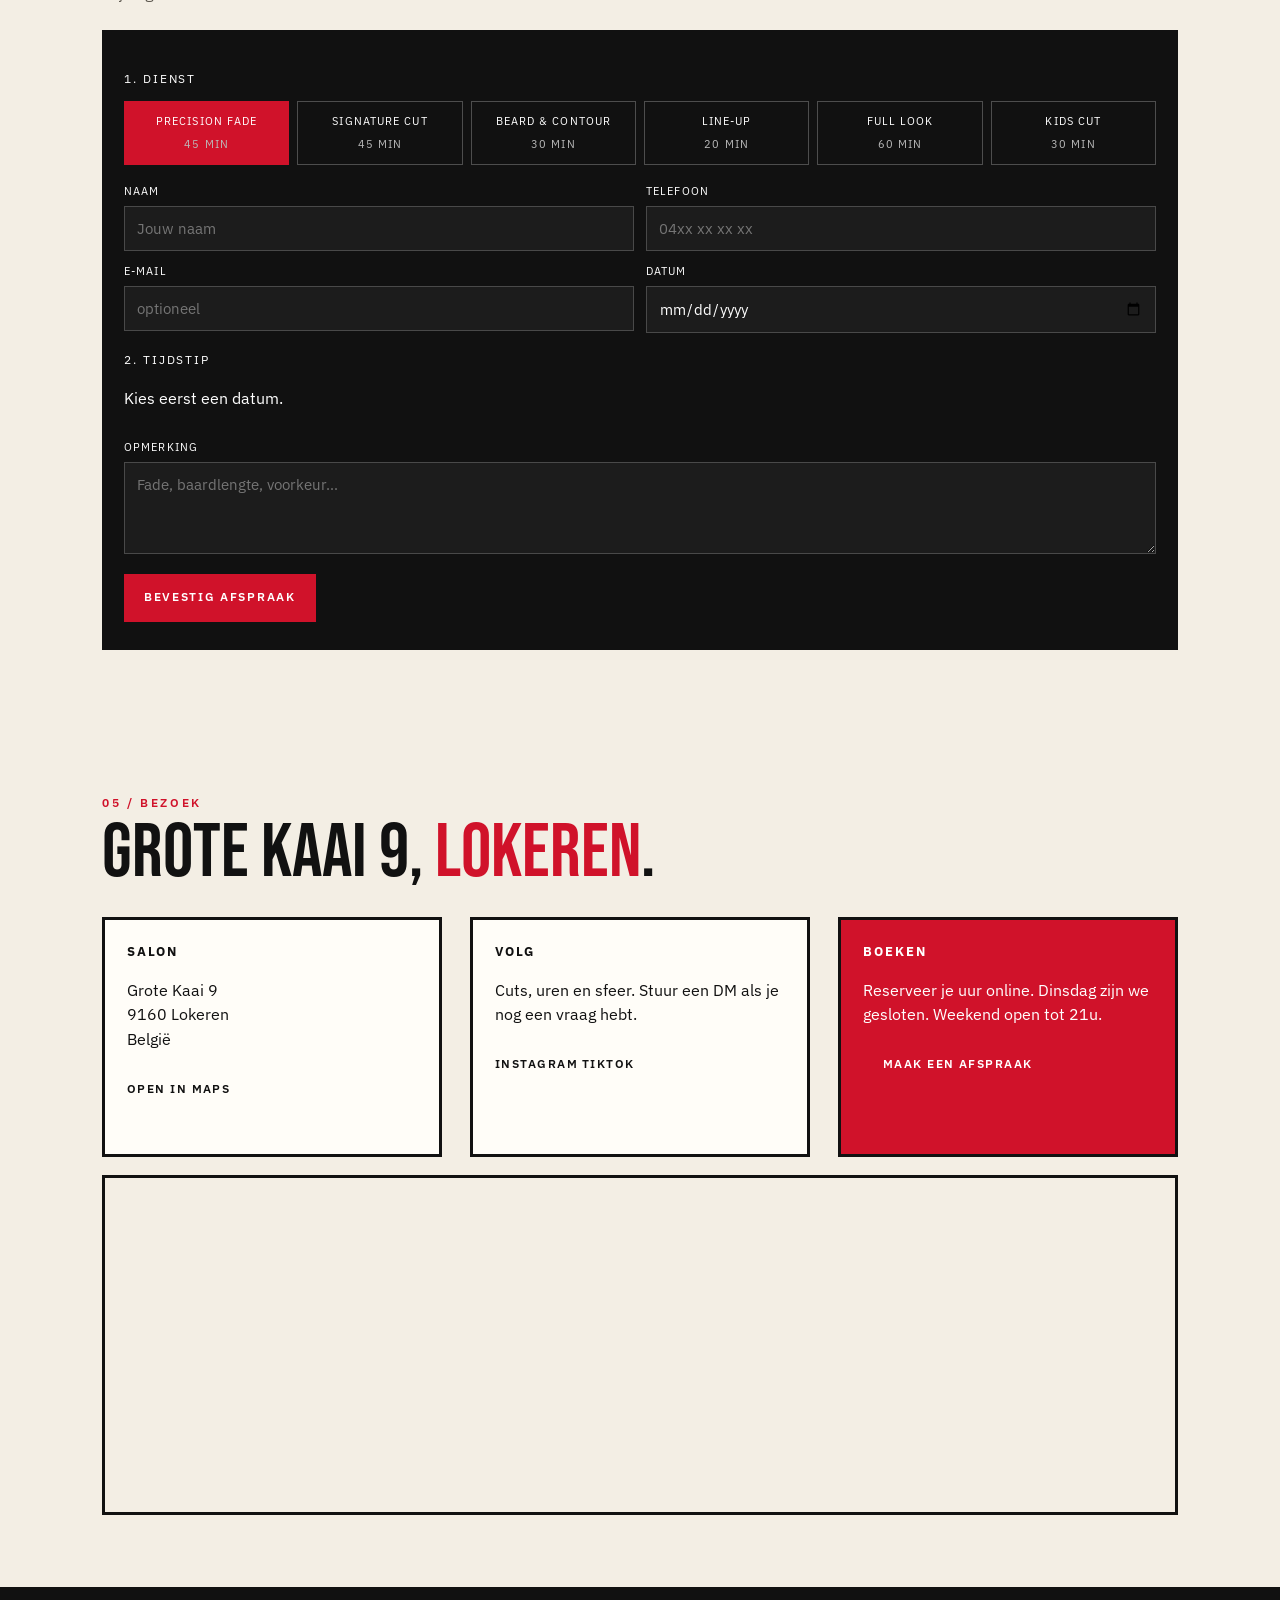
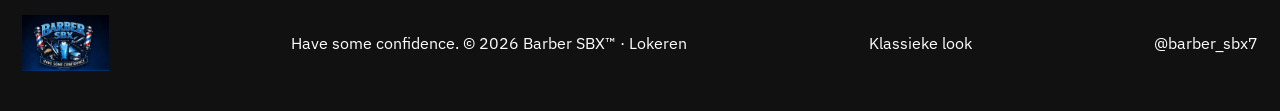
==== commit cf7730a6: "Play Instagram example cuts in the Werk gallery. Co-authored-by: Cursor <cursoragent@cursor.com>" ====
--- a/alt/index.html
+++ b/alt/index.html
@@ -121,18 +121,54 @@
         <p class="kicker">02 / Werk</p>
         <h2>Fades die <i>spreken</i>.</h2>
         <div class="strip">
-          <a href="../assets/images/work-4.jpg" data-lightbox>
-            <img src="../assets/images/work-4.jpg" alt="Klassieke taper fade in de salon" />
-            <span>Taper fade</span>
-          </a>
-          <a href="../assets/images/work-5.jpg" data-lightbox>
-            <img src="../assets/images/work-5.jpg" alt="Textured crop fade bij Barber SBX" />
-            <span>Textured crop</span>
-          </a>
-          <a href="../assets/images/work-2.jpg" data-lightbox>
-            <img src="../assets/images/work-2.jpg" alt="Slick back fade in Lokeren" />
-            <span>Slick fade</span>
-          </a>
+          <figure>
+            <video
+              autoplay
+              muted
+              loop
+              playsinline
+              webkit-playsinline
+              preload="metadata"
+              disablepictureinpicture
+              controlslist="nodownload nofullscreen noremoteplayback"
+              aria-label="Voorbeeldkapsel fade van Barber SBX"
+            >
+              <source src="../assets/video/cut-1.mp4" type="video/mp4" />
+            </video>
+            <span>Fade</span>
+          </figure>
+          <figure>
+            <video
+              autoplay
+              muted
+              loop
+              playsinline
+              webkit-playsinline
+              preload="metadata"
+              disablepictureinpicture
+              controlslist="nodownload nofullscreen noremoteplayback"
+              aria-label="Voorbeeldkapsel cut van Barber SBX"
+            >
+              <source src="../assets/video/cut-2.mp4" type="video/mp4" />
+            </video>
+            <span>Cut</span>
+          </figure>
+          <figure>
+            <video
+              autoplay
+              muted
+              loop
+              playsinline
+              webkit-playsinline
+              preload="metadata"
+              disablepictureinpicture
+              controlslist="nodownload nofullscreen noremoteplayback"
+              aria-label="Voorbeeldkapsels fades van Barber SBX"
+            >
+              <source src="../assets/video/cut-3.mp4" type="video/mp4" />
+            </video>
+            <span>Fades</span>
+          </figure>
         </div>
         <a class="btn ghost" href="https://www.instagram.com/barber_sbx7/" target="_blank" rel="noopener">
           Meer op Instagram
--- a/alt/styles.css
+++ b/alt/styles.css
@@ -112,7 +112,7 @@
   width: 100%;
   height: 100%;
   object-fit: cover;
-  object-position: 70% 20%;
+  object-position: center 30%;
   pointer-events: none;
 }
 .hero video { z-index: 1; }
@@ -218,8 +218,21 @@
   padding-bottom: 10px;
   margin-bottom: 22px;
 }
-.strip a { position: relative; scroll-snap-align: start; }
-.strip img { width: 100%; height: 360px; object-fit: cover; border: 3px solid #111; }
+.strip a,
+.strip figure {
+  position: relative;
+  margin: 0;
+  scroll-snap-align: start;
+}
+.strip img,
+.strip video {
+  width: 100%;
+  height: 360px;
+  object-fit: cover;
+  border: 3px solid #111;
+  display: block;
+  pointer-events: none;
+}
 .strip span {
   position: absolute;
   left: 12px;
@@ -361,7 +374,7 @@
   .nav .btn-sm { display: none; }
   .about-grid, .ticket, .cards, .book-grid, .facts { grid-template-columns: 1fr; }
   .float-book { display: grid; }
-  figure img, .strip img { height: 280px; }
+  figure img, .strip img, .strip video { height: 280px; }
 }
 
 @media (max-width: 640px) {
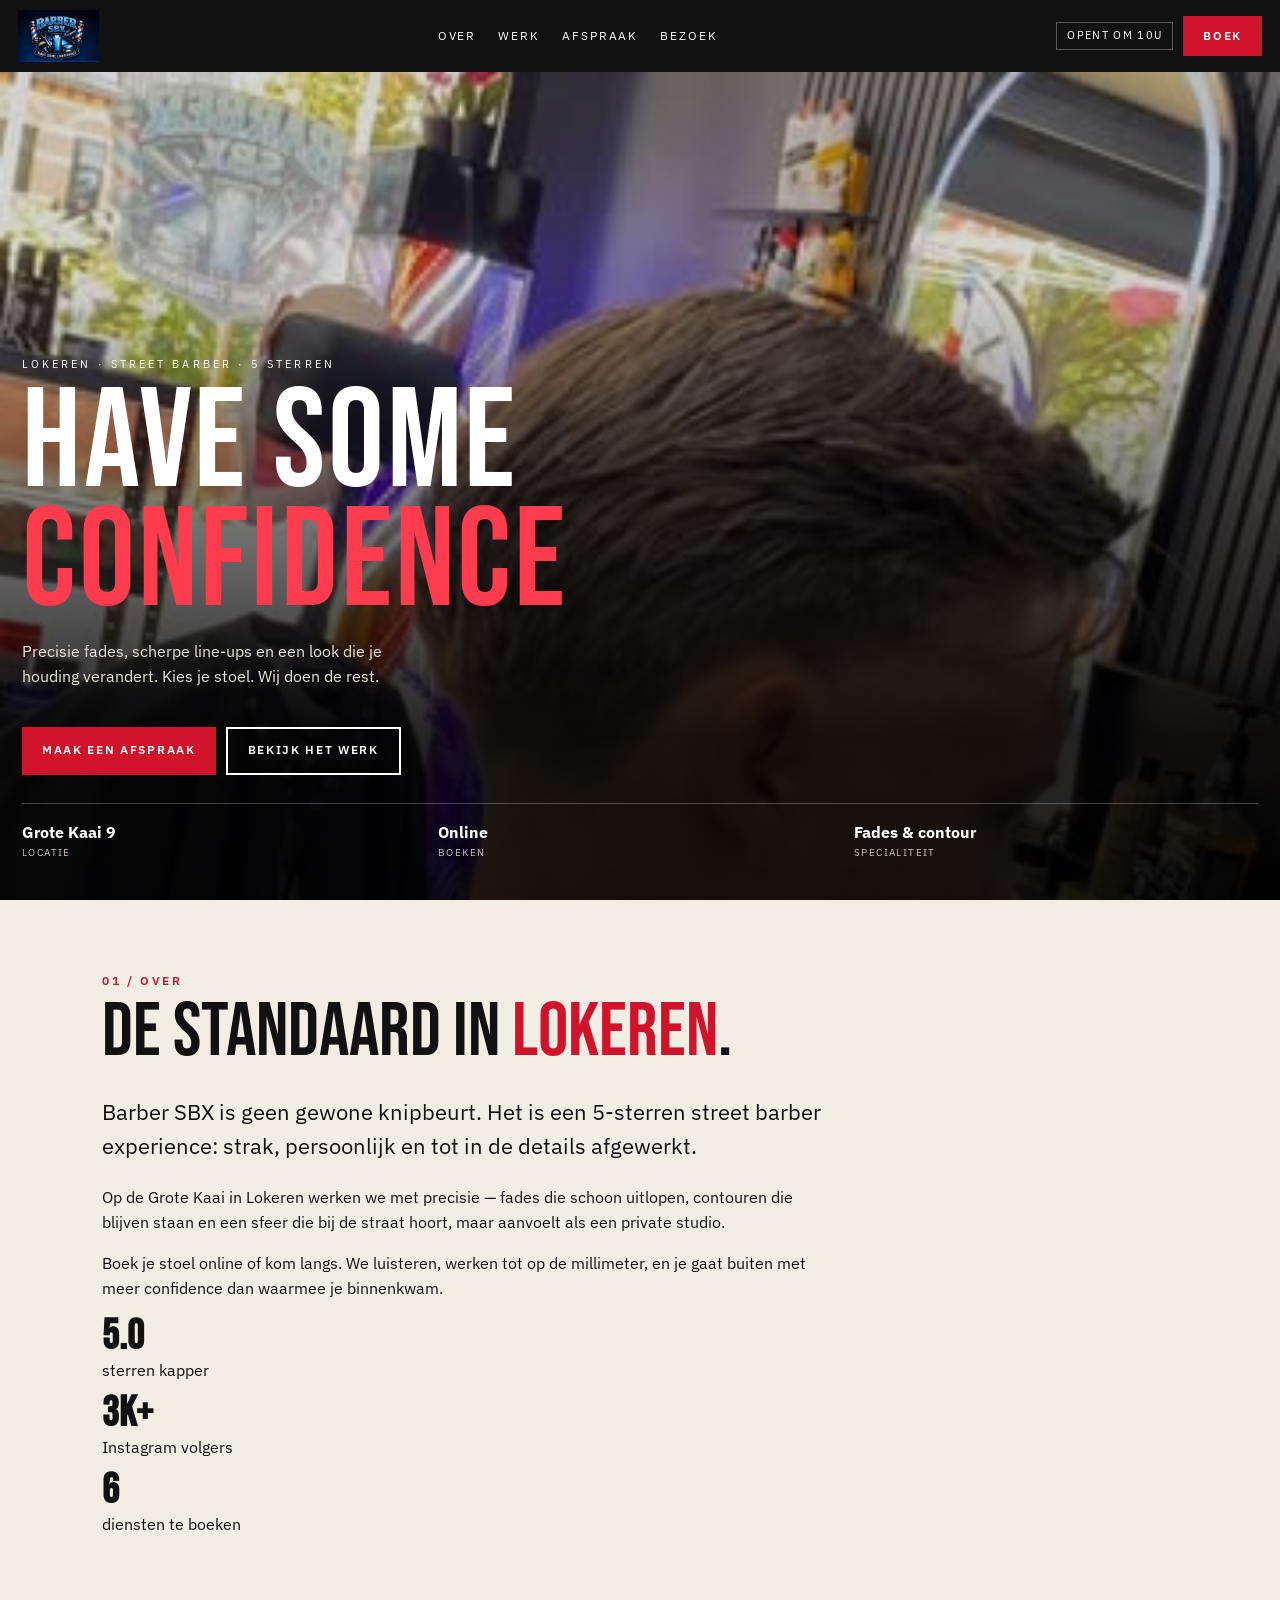
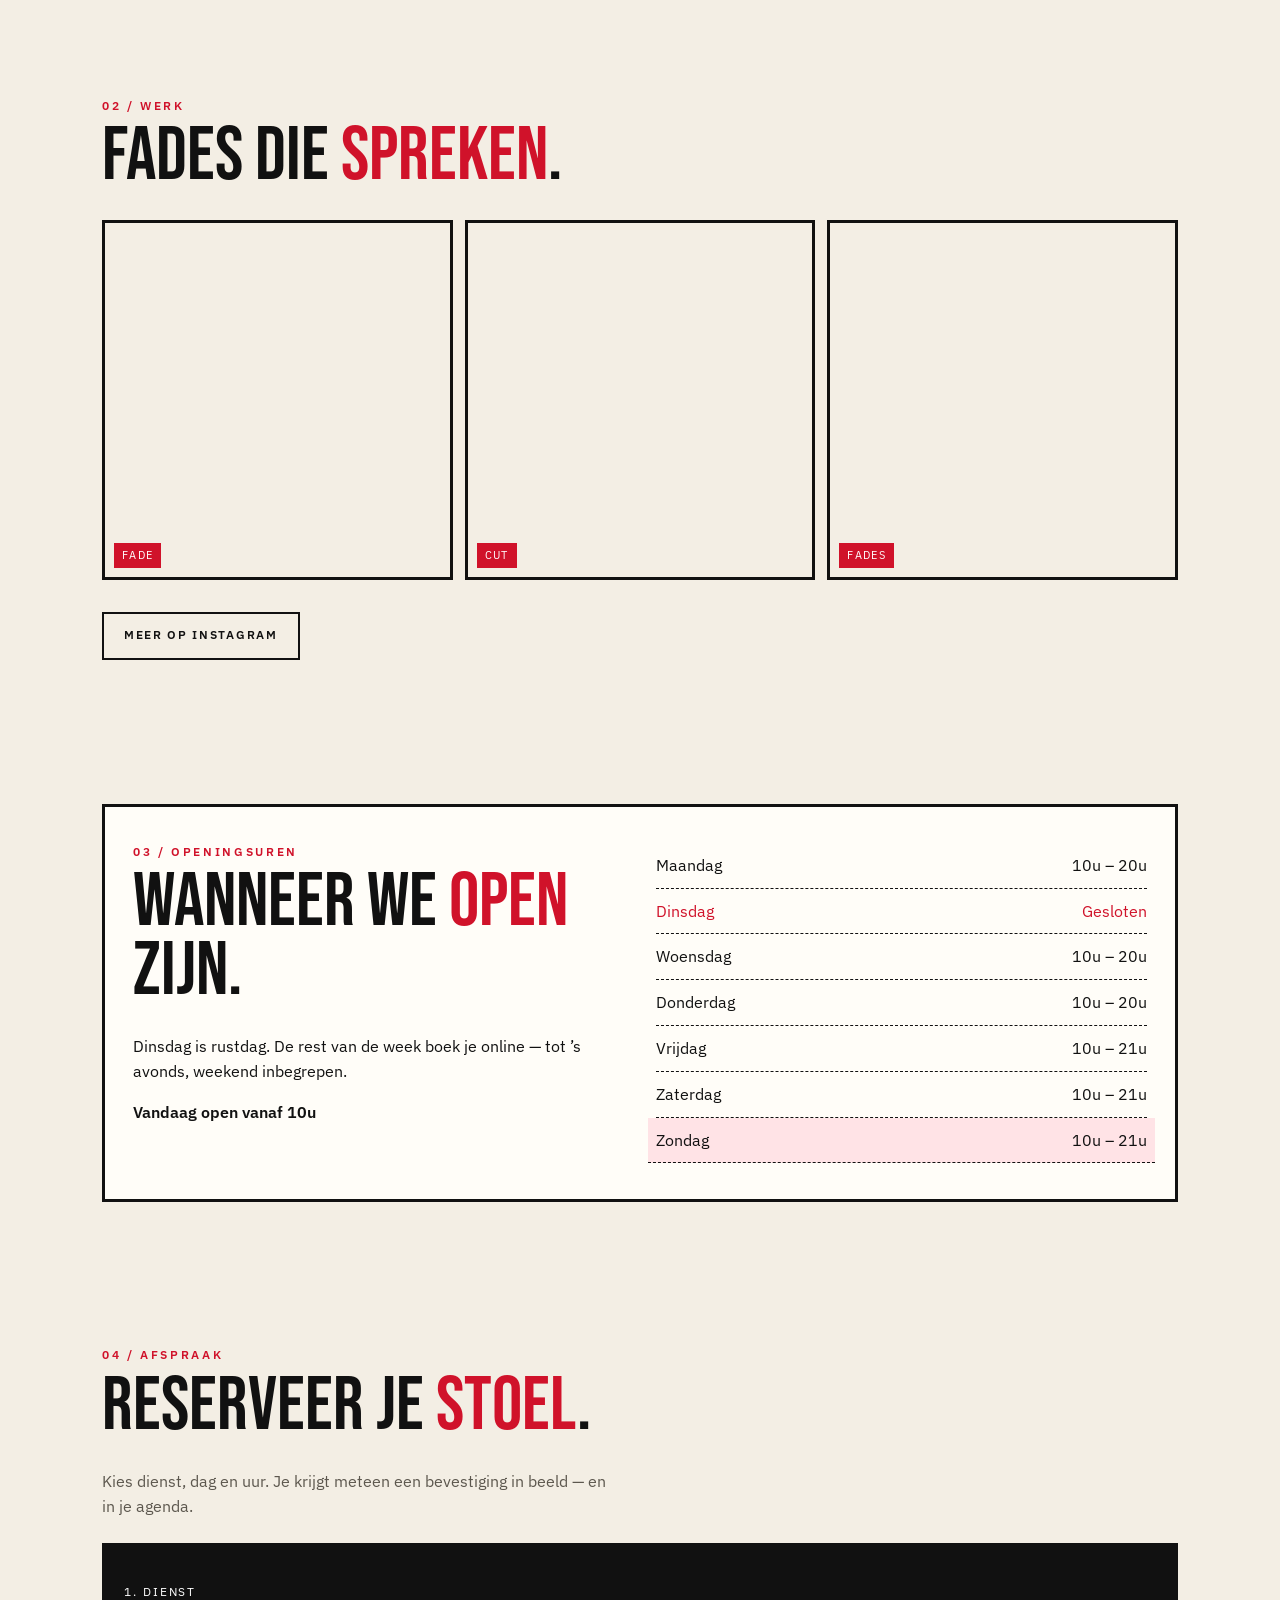
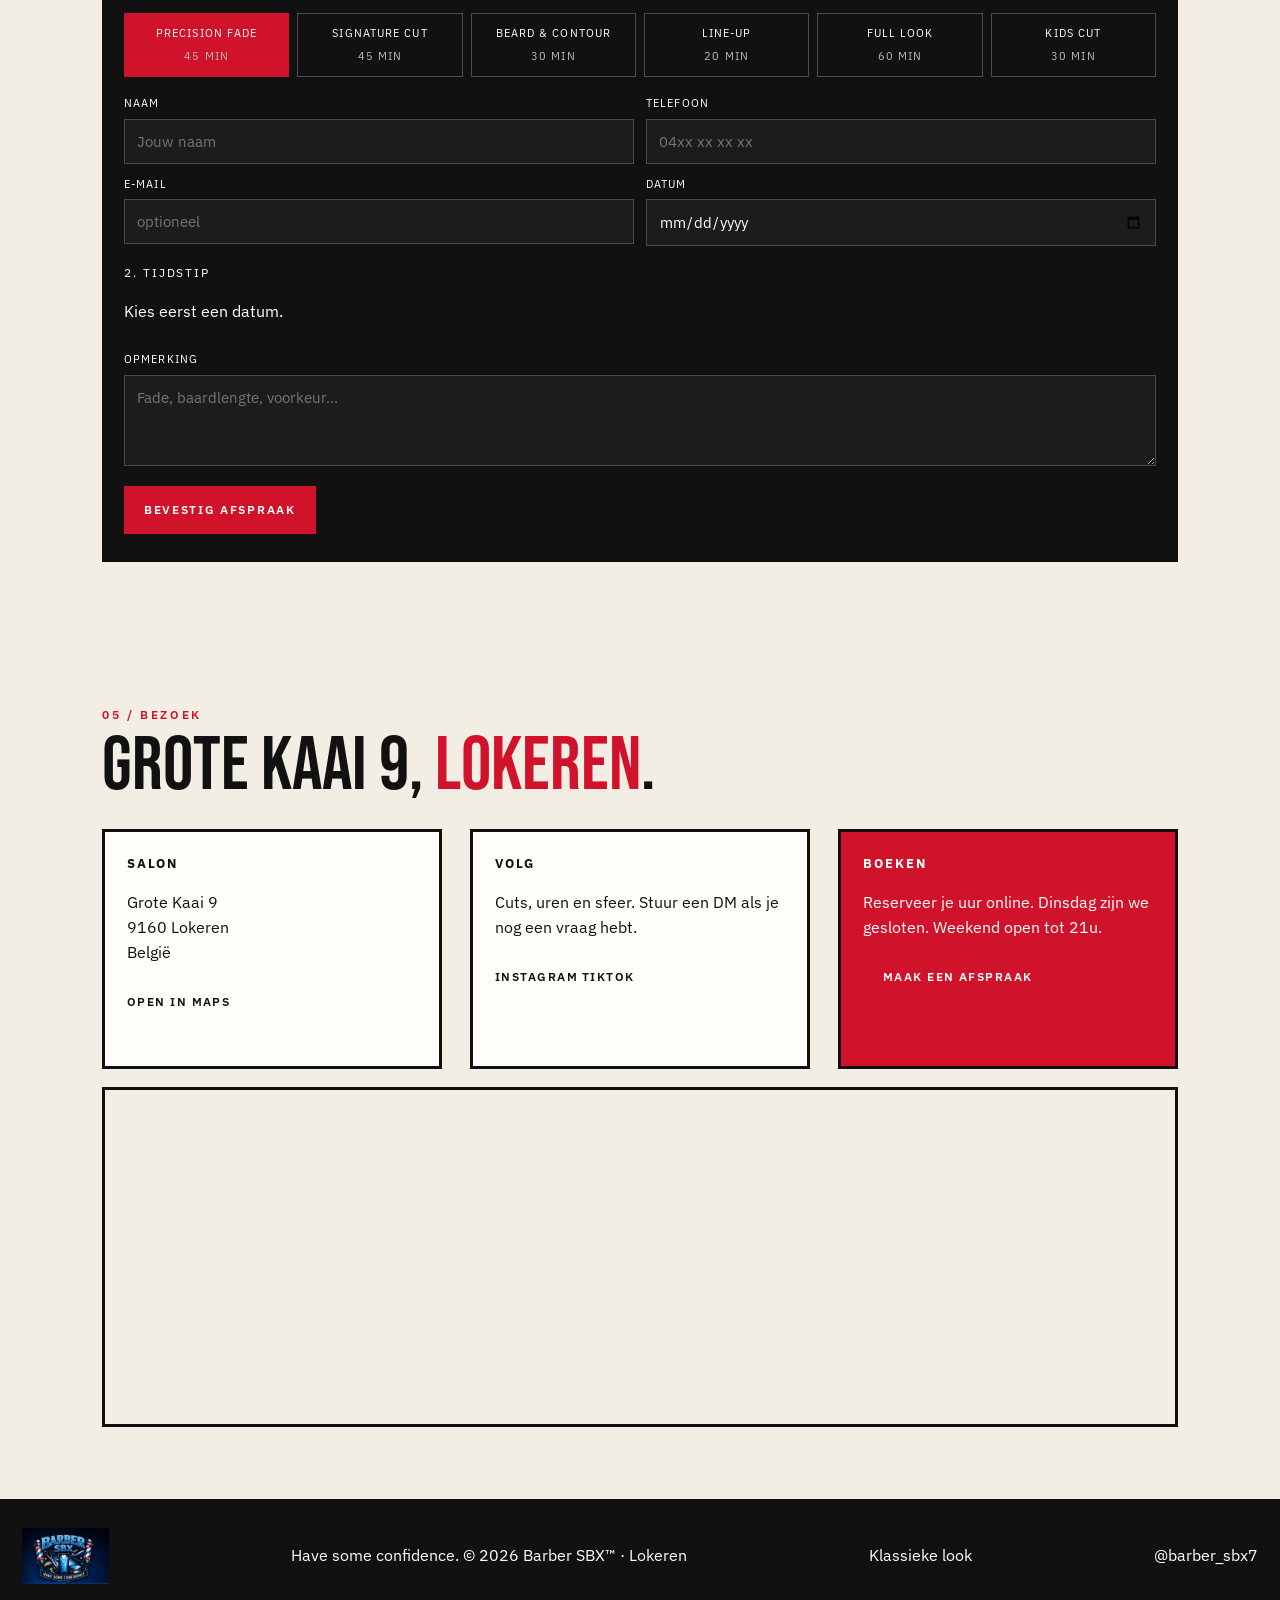
==== commit 3032112b: "Remove the about portrait from the site. Co-authored-by: Cursor <cursoragent@cursor.com>" ====
--- a/alt/index.html
+++ b/alt/index.html
@@ -110,10 +110,6 @@
               <li><strong data-count="6" data-suffix="">0</strong> diensten te boeken</li>
             </ul>
           </div>
-          <figure>
-            <img src="../assets/images/work-5.jpg" alt="Textured fade bij Barber SBX in Lokeren" />
-            <figcaption>Barber SBX™ · Opkomende barber · Lokeren</figcaption>
-          </figure>
         </div>
       </section>
 
--- a/alt/styles.css
+++ b/alt/styles.css
@@ -192,7 +192,10 @@
 }
 h2 i { color: var(--red); font-style: normal; }
 .lede { font-size: 22px; }
-.about-grid, .cards {
+.about-grid {
+  max-width: 720px;
+}
+.cards {
   display: grid;
   grid-template-columns: 1.1fr 0.9fr;
   gap: 28px;
